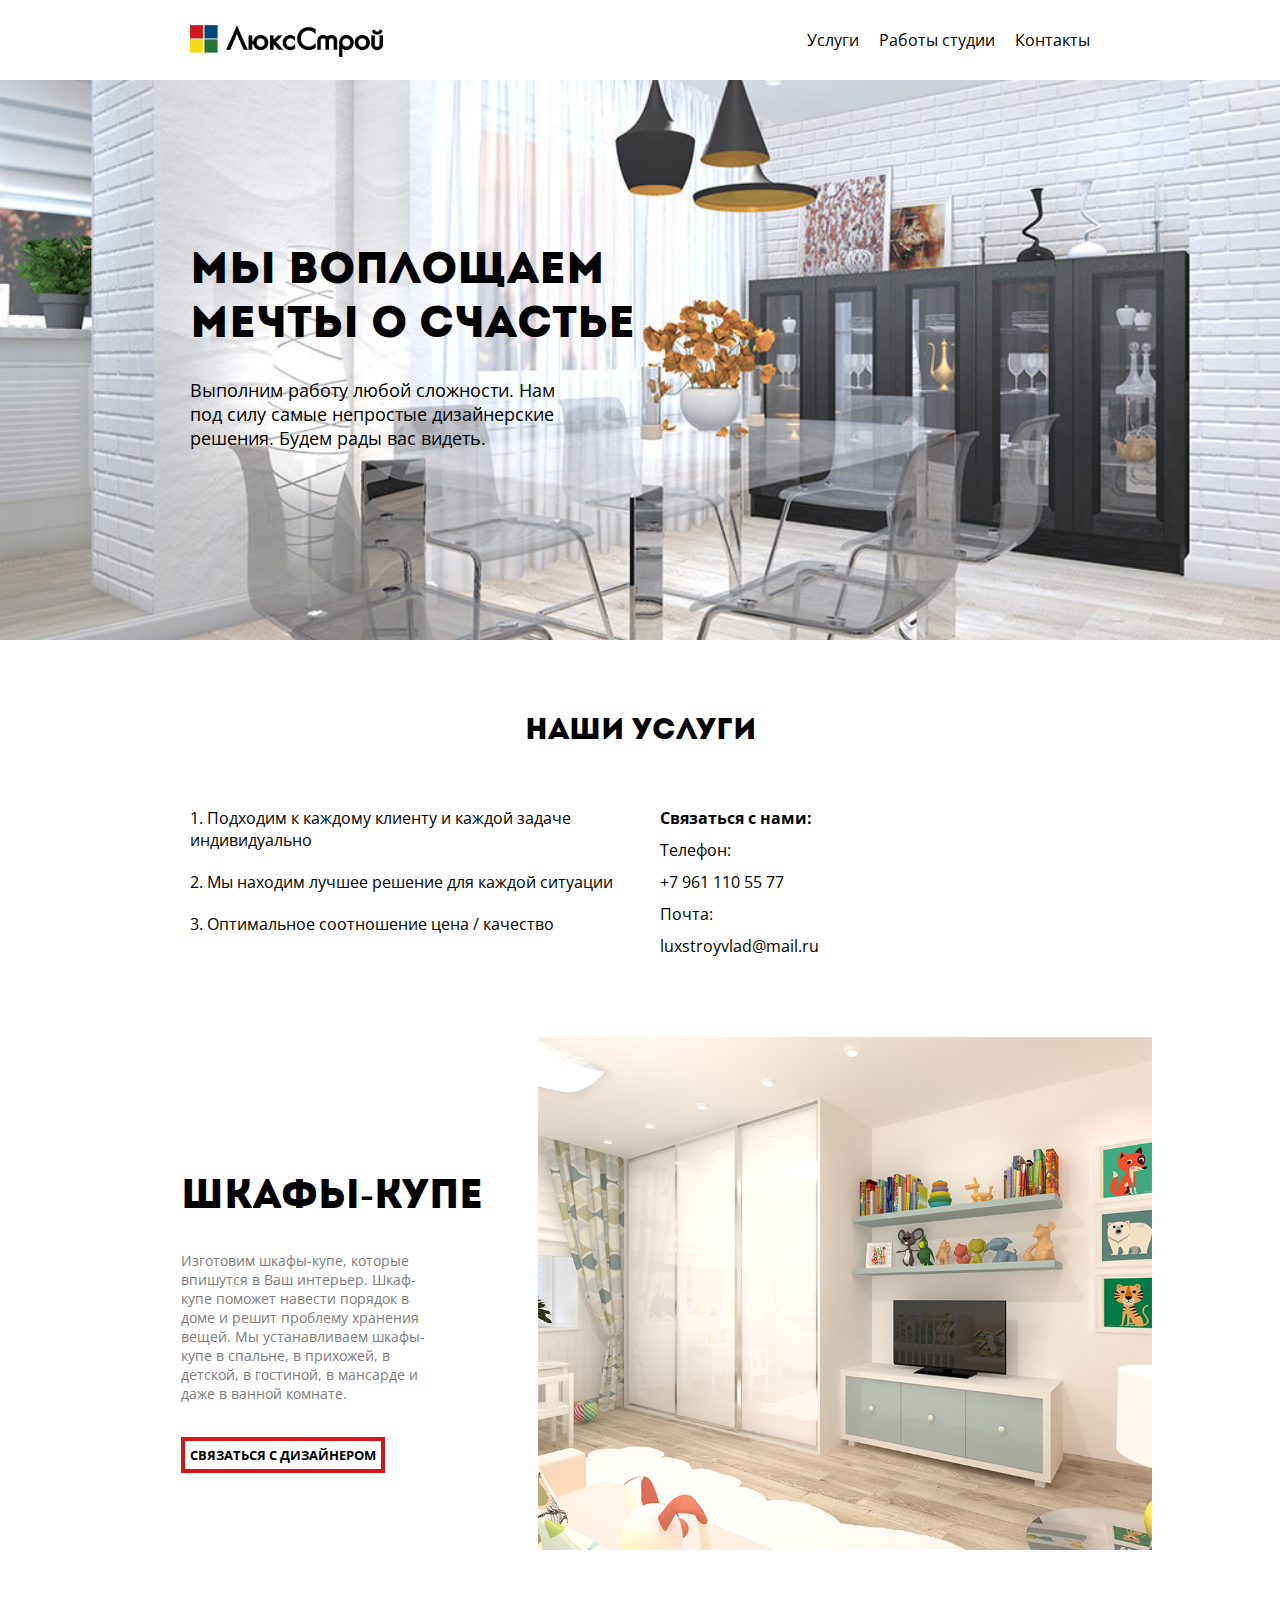
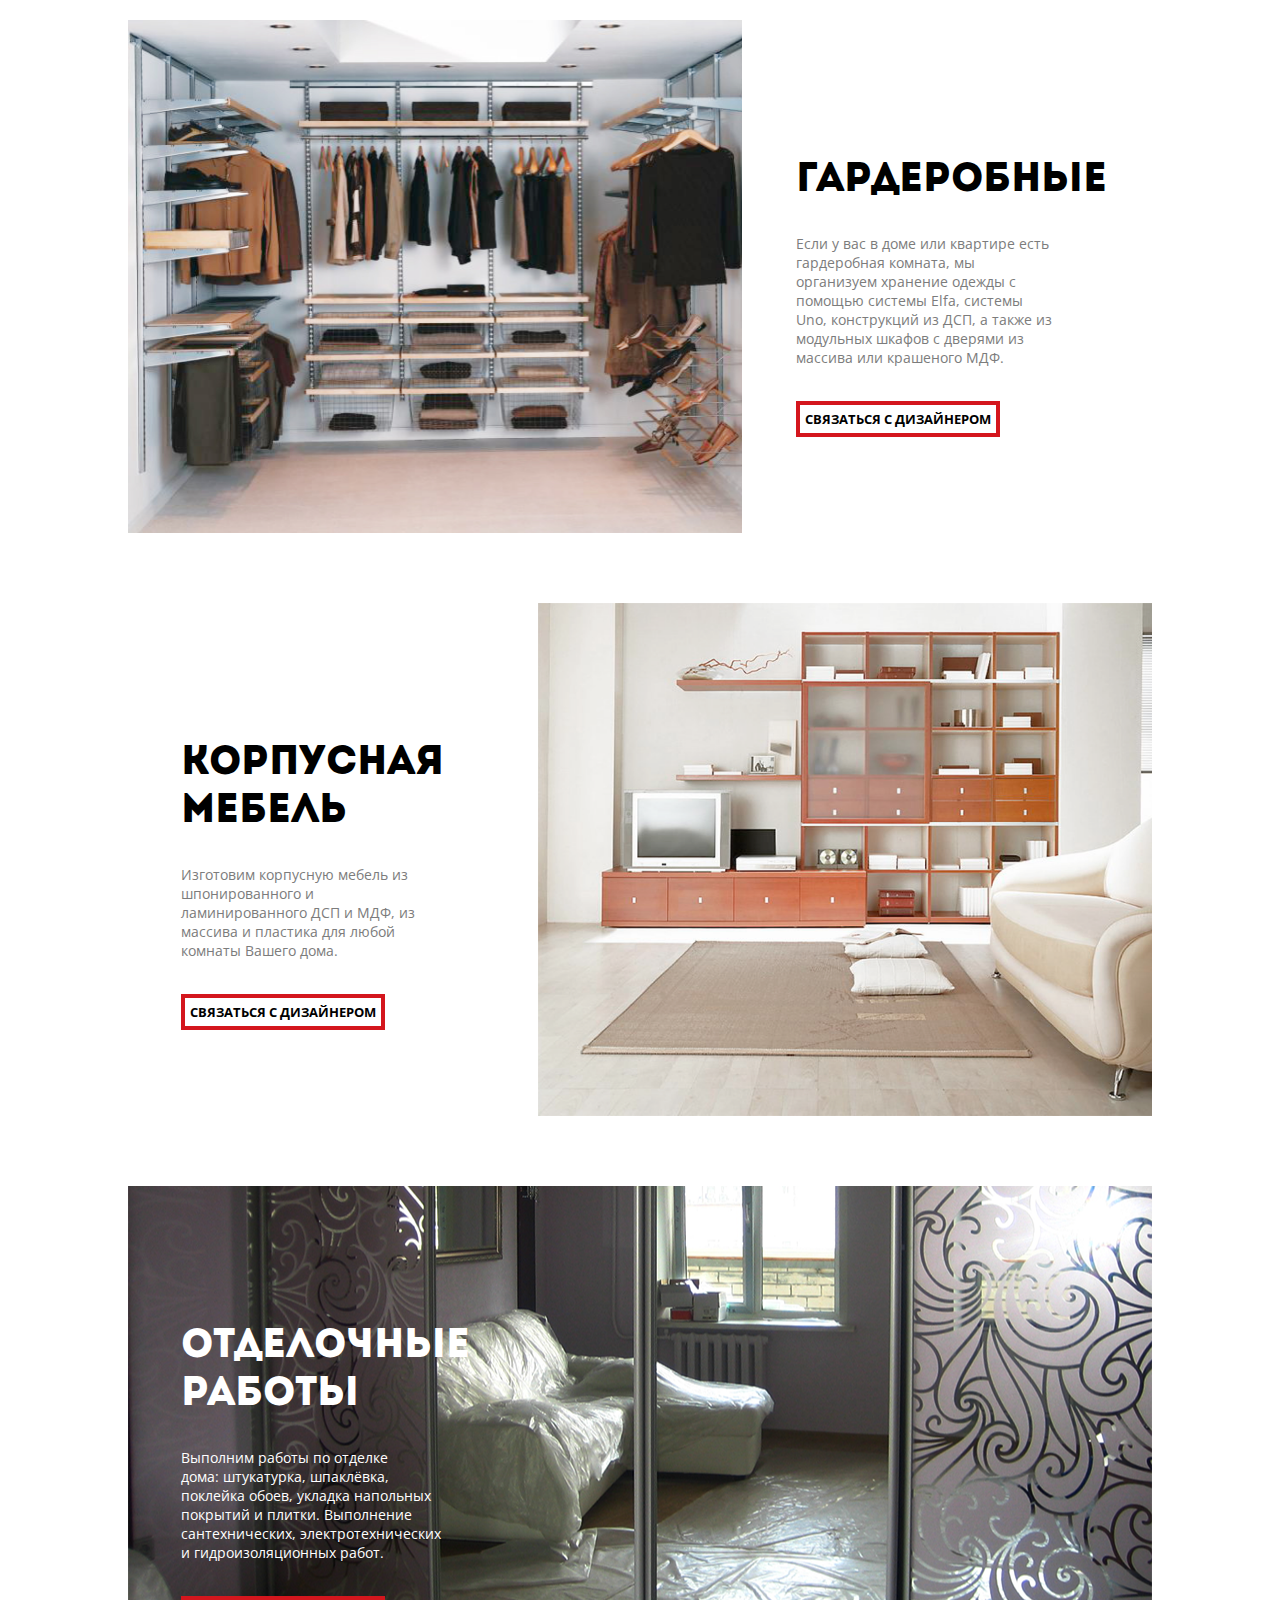
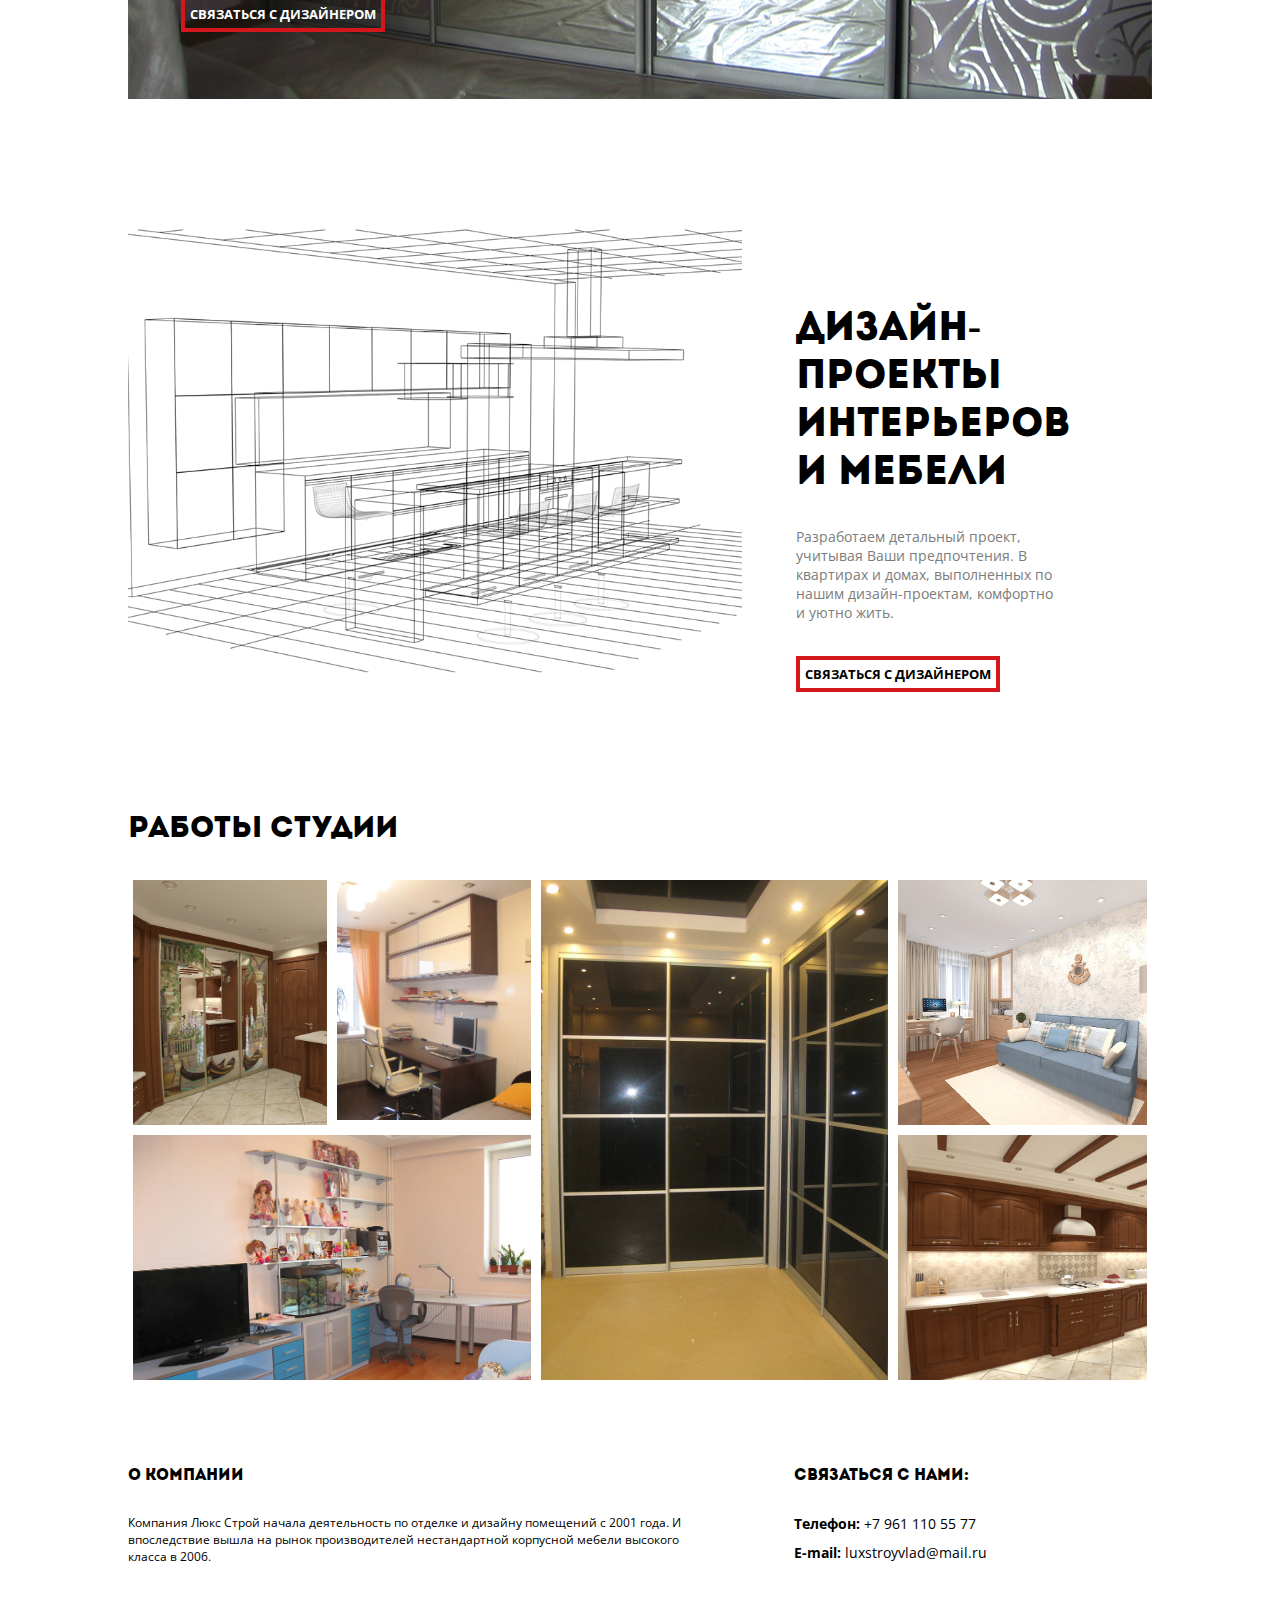
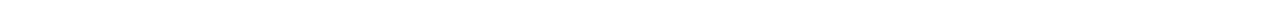
==== index.html @ 068f87a4 "first commit" ====
<!doctype html>
<!--[if lt IE 7]>      <html class="no-js lt-ie9 lt-ie8 lt-ie7" lang=""> <![endif]-->
<!--[if IE 7]>         <html class="no-js lt-ie9 lt-ie8" lang=""> <![endif]-->
<!--[if IE 8]>         <html class="no-js lt-ie9" lang=""> <![endif]-->
<!--[if gt IE 8]><!-->
<html class="no-js" lang="">
<!--<![endif]-->

<head>
	<meta charset="utf-8">
	<meta http-equiv="X-UA-Compatible" content="IE=edge,chrome=1">
	<title>Компания Люкс Строй</title>
	<meta name="description" content="">
	<meta name="viewport" content="width=device-width, initial-scale=1">
	<link rel="apple-touch-icon" href="apple-touch-icon.png">
	<link href='https://fonts.googleapis.com/css?family=Open+Sans:400,700&subset=latin,cyrillic-ext' rel='stylesheet' type='text/css'>
	<link rel="stylesheet" href="css/normalize.css">
	<link rel="stylesheet" href="css/main.css">

</head>

<body>


	<nav>
		<a href="/">
			<div id="logo"></div>
		</a>
		<div class="links">
			<div class="link"><a href="#service">Услуги</a></div>
			<div class="link"><a href="#portfolio">Работы студии</a></div>
			<div class="link"><a href="/contacts.html">Контакты</a></div>
		</div>
	</nav>


	<section class="hero">
		<div class="wrapper">
			<div class="hero_text">
				<div class="hero_h1">
					<h1>Мы воплощаем<br>мечты о счастье</h1></div>
				<div class="hero_description">Выполним работу любой сложности. Нам под силу самые непростые дизайнерские решения. Будем рады вас видеть.</div>
			</div>
		</div>
	</section>
	<a name="service"></a>
	<div class="main-wrapper">
		<section class="services">
			<div class="service-header">
				<h3>Наши услуги</h3></div>
			<div class="service">
				<div class="service-col-l">
					<div class="service_text">
						1. Подходим к каждому клиенту и каждой задаче индивидуально
					</div>
					<div class="service_text">
						2. Мы находим лучшее решение для каждой ситуации
					</div>
					<div class="service_text">
						3. Оптимальное соотношение цена / качество
					</div>
					<!--<div class="service-points">
						<div class="service_count"><div class="count">04</div></div>
						<div class="service_text">Только профессиональный </div>
					</div>	-->

				</div>
				<div class="service-col-r">
					<div class="service-points"><b>Связаться с нами:</b></div>
					<div class="service-points">Телефон:</div>
					<div class="service-points" class="service-points-minus">+7 961 110 55 77</div>
					<div class="service-points">Почта:</div>
					<div class="service-points" class="service-points-minus">luxstroyvlad@mail.ru</div>
				</div>
			</div>
		</section>
		<section class="element">

			<div class="e_text">
				<div class="e_textwrap">
					<div class="e_h2">
						<h2>Шкафы-купe</h2>
					</div>
					<div class="e_description">Изготовим шкафы-купе, которые впишутся в Ваш интерьер. Шкаф-купе поможет навести порядок в доме и решит проблему хранения вещей. Мы устанавливаем шкафы-купе в спальне, в прихожей, в детской, в гостиной, в мансарде и даже в ванной комнате.</div>
					<a class="e_link" href="/contacts.html">Связаться с дизайнером</a>
				</div>
			</div>

			<div class="e_img" id="kupe">
			</div>
		</section>

		<section class="element">

			<div class="e_img" id="garderob">
			</div>

			<div class="e_text">
				<div class="e_textwrap">
					<div class="e_h2">
						<h2>Гардеробные</h2>
					</div>
					<div class="e_description">Если у вас в доме или квартире есть гардеробная комната, мы организуем хранение одежды с помощью системы Elfa, системы Uno, конструкций из ДСП, а также из модульных шкафов с дверями из массива или крашеного МДФ.</div>
					<a class="e_link" href="/contacts.html">Связаться с дизайнером</a>
				</div>
			</div>

		</section>


		<section class="element">

			<div class="e_text">
				<div class="e_textwrap">
					<div class="e_h2">
						<h2>Корпусная мебель</h2>
					</div>
					<div class="e_description">Изготовим корпусную мебель из шпонированного и ламинированного ДСП и МДФ, из массива и пластика для любой комнаты Вашего дома.</div>
					<a class="e_link" href="/contacts.html">Связаться с дизайнером</a>
				</div>
			</div>

			<div class="e_img" id="k_mebel">
			</div>
		</section>

		<section class="element" id="o_rabot">

			<div class="e_text">
				<div class="e_textwrap">
					<div class="e_h2">
						<h2 style="color: white;">Отделочные работы</h2>
					</div>
					<div class="e_description" style="color: white;">Выполним работы по отделке дома: штукатурка, шпаклёвка, поклейка обоев, укладка напольных покрытий и плитки. Выполнение сантехнических, электротехнических и гидроизоляционных работ.</div>
					<a class="e_link" style="color: white;" href="/contacts.html">Связаться с дизайнером</a>
				</div>
			</div>

			<div class="e_img" class="hidden">
			</div>
		</section>

		<section class="element">

			<div class="e_img" id="d_project">
			</div>

			<div class="e_text">
				<div class="e_textwrap">
					<div class="e_h2">
						<h2>Дизайн-проекты Интерьеров и мебели</h2>
					</div>
					<div class="e_description">Разработаем детальный проект, учитывая Ваши предпочтения. В квартирах и домах, выполненных по нашим дизайн-проектам, комфортно и уютно жить.</div>
					<a class="e_link" href="/contacts.html">Связаться с дизайнером</a>
				</div>
			</div>
		</section>
		<a name="portfolio"></a>
		<div class="header_portfolio">
			<h3>Работы студии</h3></div>
		<section id="portfolio">

			<div class="col1">
				<div class="row1">
					<div class="row1-col1" id="p1"></div>
					<div class="row1-col2" id="p2"></div>
				</div>
				<div class="row2" id="p3"></div>

			</div>

			<div class="col2" id="p4">

			</div>
			<div class="col3">
				<div class="row1" id="p5"></div>
				<div class="row2" id="p6"></div>
			</div>

		</section>


		<footer>
			<div class="f_company">
				<div class="f_company_header">O компании</div>
				<div class="f_company_text">Компания Люкс Строй начала деятельность по отделке и дизайну помещений с 2001 года. И впоследствие вышла на рынок производителей нестандартной корпусной мебели высокого класса в 2006.</div>
			</div>

			<div class="f_links">
				<div class="f_company_header">Связаться с нами:</div>
				<div class="f_link"><b>Телефон:</b> +7 961 110 55 77</div>
				<div class="f_link"><b>E-mail:</b> luxstroyvlad@mail.ru</div>
			</div>

		</footer>
	</div>


</body>

</html>
---- css/main.css ----
/*! HTML5 Boilerplate v4.3.0 | MIT License | http://h5bp.com/ */


@font-face {
	font-family: intro; 
	src: url(../fonts/Intro-Bold.eot);
	font-weight: bold;
  }

@font-face {
	font-family: intro; 
	src: url(../Intro-Bold.woff);
	font-weight: bold;
  }

@font-face {
	font-family: intro; 
	src: url(../fonts/Intro-Bold.woff2);
	font-weight: bold;
  }


* {
    border: 0px dashed green;
}
/* ====================
     All screen sizes
   ==================== */

body {
	font-family: 'Open Sans', sans-serif;
}

a {
	text-decoration: none;
	color:black;
}

h1 {
	font-family: intro;
	font-size: 45px;
	color: #000000;
	text-transform: uppercase;
}

h2 {
	font-family: intro;
	font-size: 40px;
	color: #000000;
	text-transform: uppercase;
}

h3 {
	font-family: intro;
	font-size: 30px;
	color: #000000;
	text-transform: uppercase;
}
    
nav {
	height: 80px;
	max-width: 900px;
	margin: 0 auto;
	display:flex;
	align-items: center;
	}

a #logo{
	width:200px;
	height:38px;
}


.links {
	width:100%;
	display:flex;
	padding:0px;
	justify-content: flex-end;
}

.link {
	margin-left: 20px;

}


.main-wrapper {
	width:1024px;
	margin: 0 auto;
}



.hero {
	width: 100%;
	max-width:1440px;
	margin: 0 auto;
	height:560px;
	background-color: #d8d8d8;
	background-image: url(../images/hero.jpg);
	background-size: cover;
	background-repeat: no-repeat;
	background-position: center;
}

.hero_h1 {
	padding-top: 130px;
	font-size: 50px;
text-shadow: 0px 0px 5px 0px rgba(255,255,255,1);
}


.hero_description {
	width: 390px;
	font-size: 18px;
	color: #000000;
	text-shadow: 0px 0px 5px 0px rgba(255,255,255,1);
}

.element {
	width:100%;
	height:auto;
	display:flex;
	margin: 70px 0;
}

.services {
	max-width:900px;
	height:auto;
	margin: 70px auto 0;
}

.service {
	width:100%;
	height:auto;
	display:flex;
}

.service-header {
	width:100%;
	text-align: center;
	margin-bottom: 60px;
}

.service-col-l {
	width:50%;
	margin-right: 20px;
	display:flex;
	flex-direction: column;
}

.service-col-r {
	width:40%;
	margin-right: 20px;
	display:flex;
	flex-direction: column;
}

.service-points {
	margin-bottom: 10px;
	display: flex;
}

.count {
	border: solid 4px #d4161d;
	text-transform: uppercase;
	font-size: 18px;
	font-weight: bold;
	padding: 10px;
	height: 25px;
	width:25px;
	text-align: center;
	vertical-align: middle;
}

.service_text {
	margin-bottom: 20px;
	display: flex;
}

.e_img {
	width: 60%;
	height:513px;
}
	
.e_text {
	width: 40%;
	}

.e_textwrap {
	padding:13%;
	padding-top:100px;
}

.c-white {
	color: white;
}

.e_h2 {
}

.e_description {
	max-width: 260px;
	font-size: 14px;
	color: #7c7c7c;
	margin-bottom: 40px;
}

.e_link {
	border: solid 4px #d4161d;
	text-transform: uppercase;
	font-size: 13px;
	font-weight: bold;
	padding:5px;
	}



.hero_text {
	max-width:900px;
	margin: 0 auto;
}

/* Images */

#kupe {
	background-image: url(../images/kupe.png);
	background-size: cover;
	background-repeat: no-repeat;
}

#garderob {
	background-image: url(../images/gaderob.png);
	background-size: cover;
	background-repeat: no-repeat;
}

#k_mebel {
	background-image: url(../images/k-mebel.png);
	background-size: cover;
	background-repeat: no-repeat;
}

#o_rabot {
	background-image: url(../images/o_rabot.png);
	background-size: cover;
	background-repeat: no-repeat;
	background-position: center;
}

#d_project {
	background-image: url(../images/d-project.png);
	background-size: cover;
	background-repeat: no-repeat;
}

#p1 {
	background-image: url(../images/p1.jpg);
	background-size: cover;
	background-repeat: no-repeat;
	
}

#p2 {
	background-image: url(../images/p2-1.jpg);
	background-size: cover;
	background-repeat: no-repeat;
	
}

#p3 {
	background-image: url(../images/p3.jpg);
	background-size: cover;
	background-repeat: no-repeat;
	
}

#p4 {
	background-image: url(../images/p2-2.jpg);
	background-size: cover;
	background-repeat: no-repeat;
	
}

#p5 {
	background-image: url(../images/p5.jpg);
	background-size: cover;
	background-repeat: no-repeat;
	
}

#p6 {
	background-image: url(../images/p6.jpg);
	background-size: cover;
	background-repeat: no-repeat;
	
}

a #logo {
	background-image: url(../images/logo.png);
	background-size:contain;
	background-repeat: no-repeat;
	
	
}

#logo {
	background-image: url(../images/logo.png);
	background-size:contain;
	background-repeat: no-repeat;
	
	
}

#portfolio {
	display:flex;
	width:100%;
}

.col1 {
	height:500px;
	width:40%;
	margin:5px;
	display: flex;
	flex-direction:column;
}

.col2 {
	height:500px;
	width:35%;
	margin:5px;
}

.col3 {
	height:500px;
	width:25%;
	margin:5px;
	display: flex;
	flex-direction:column;
}

.row1 {
	margin-bottom: 10px;
	width:100%;
	height:50%;
	display:flex
	
}

.row2 {
	width:100%;
	height:50%;
	
}

.row1-col1 {
	width:100%;
	margin-right: 10px;
		
}

.row1-col2 {
	width:100%;
	height:98%;
	
	
}

footer {
	width:100%;
	display:flex;
	height:auto;
	margin: 80px auto 30px;
	
}

.f_company {
	width:55%;
	height:100%;
	padding-right:10%;

	}

.f_links {
	width:30%;
	height:100%;
	display:flex;
	flex-direction: column;
	}

.f_link {
	margin-bottom:10px;
	font-size: 14px;
}

.service-points-minus {
	margin-bottom: 20px;
}


.f_company_header {
	font-family: intro;
	font-size: 16px;
	color: #000000;
	text-transform: uppercase;
	margin-bottom:30px;
}

.f_company_text {
	font-size:12px;
}


@media only screen and (max-width: 1024px) {
	
	nav {
	width: 100%;
		margin: 0 auto;
	}
	
	.hero_text {
		width:100%;
		margin: 0 auto;
	}
	
	.main-wrapper {
		width:100%;
		
	}
	
	.e_textwrap {
		padding-left: 10%;
	}
	


@media only screen and (max-width: 900px) {
	
	nav {
	width: 90%;
		margin: 0 auto;
	}
	
	.hero_text {
		width:90%;
		margin: 0 auto;
	}
	
	.main-wrapper {
		width:95%;
		
	}
	
	.e_textwrap {
		padding-left: 10%;
	}
	
	
	h1 {
	font-size: 35px;
	}

h2 {
	font-size: 30px;
	}

}

@media only screen and (max-width: 700px) {
	
	
	nav {
	width: 95%;
		margin: 0 auto;
	}
	
	.hero_text {
		width:95%;
		margin: 0 auto;
	}
	
	.main-wrapper {
		width:95%;
		
	}
	.element {
		display:flex;
		flex-direction: column;
		height:auto;
		margin-top: 30px;
		margin-bottom: 30px;
	}
	
	.hero_description {
		width:100%;
	}
	
	.e_text {
		width:100%;
		order:2;
	}
	.e_img {
	width:100%;
		order:-1;
		height:320px;
	}
	
	.e_textwrap {
		padding-top: 0px;
	}
	
	a #logo {
		width:100px;
		height:28px;
	}
	
	.link {
		margin-left: 10px;
		font-size:13px;

	}
	
	footer {
		display:block;
		width: 95%;
		margin: 0 auto;
		margin-top:40px;
	}
	
	.f_company {
	width:100%;
		margin-bottom:40px;
	
	}

	.f_links {
	width:100%;
	}
	
	.f_link {
		padding: 0;
	}
	
	#portfolio {
	width:95%;
		display: flex;
	flex-direction:column;
}
	

.col1 {
	height:auto;
	width:100%;
	display: flex;
	flex-direction:column;
}

.col2 {
	height:300px;
	width:100%;
}

.col3 {
	height:auto;
	width:100%;
	margin:5px;
	display: flex;
	flex-direction:column;
}

.row1 {
	height:auto;
	width:100%;
	display: flex;
	flex-direction:column;
	
}

.row2 {
	width:100%;
	height:300px;
	
}

.row1-col1 {
	width:100%;
	height:300px;
	margin-bottom:10px;
	
}

.row1-col2 {
	width:100%;
	height:400px;
	
}
	
	.services {
		width:95%;
		margin: 0 auto;
		display: flex;
		flex-direction: column;
	}
	
	.service-header {
		margin-bottom:0px;
	}
	
	.service {
		width:100%;
		display: flex;
		flex-direction: column;
	}
	
	.service-col-l {
	width:100%;
}

.service-col-r {
	width:100%;
	}
	
	.service_count {
	font-size: 15px;
	font-weight: bold;
	padding-left:10px;
	padding-right:10px;
	height:25px;
	text-align: center;
	vertical-align: middle;	
	}
	
}
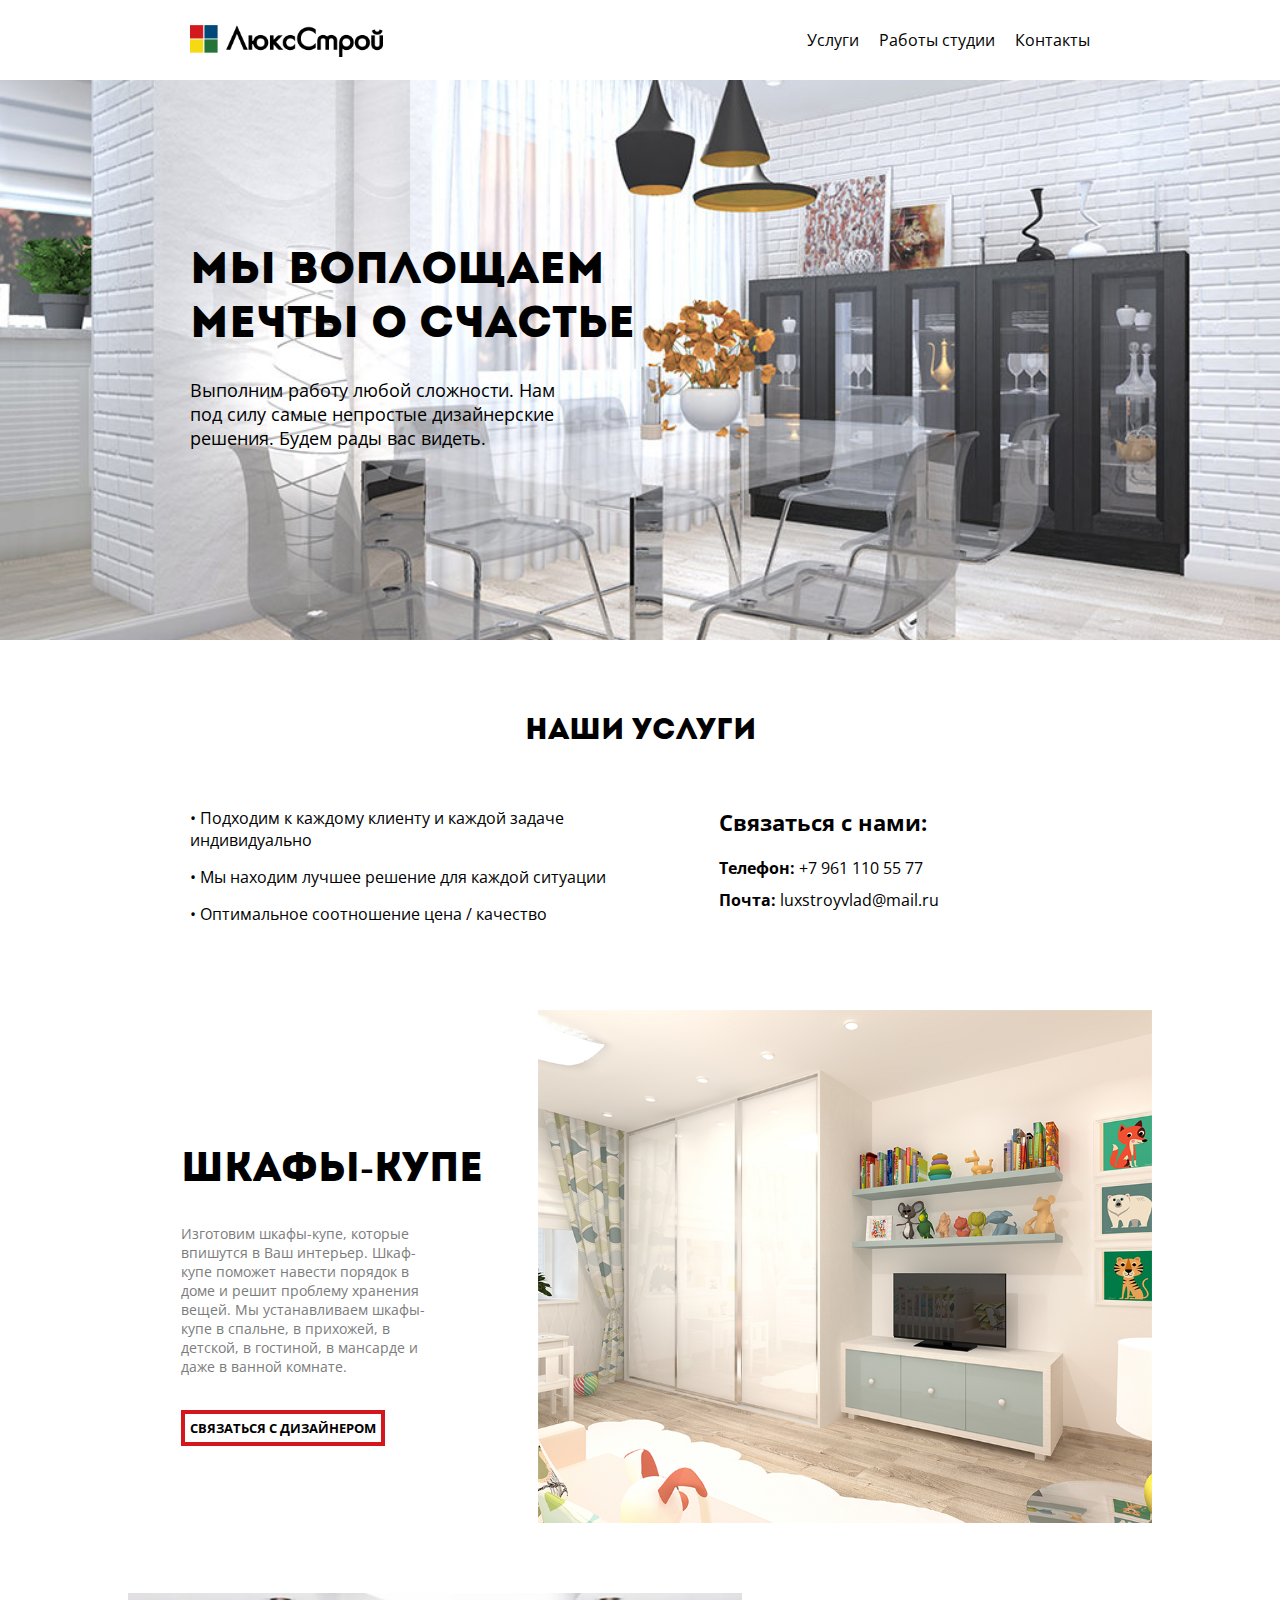
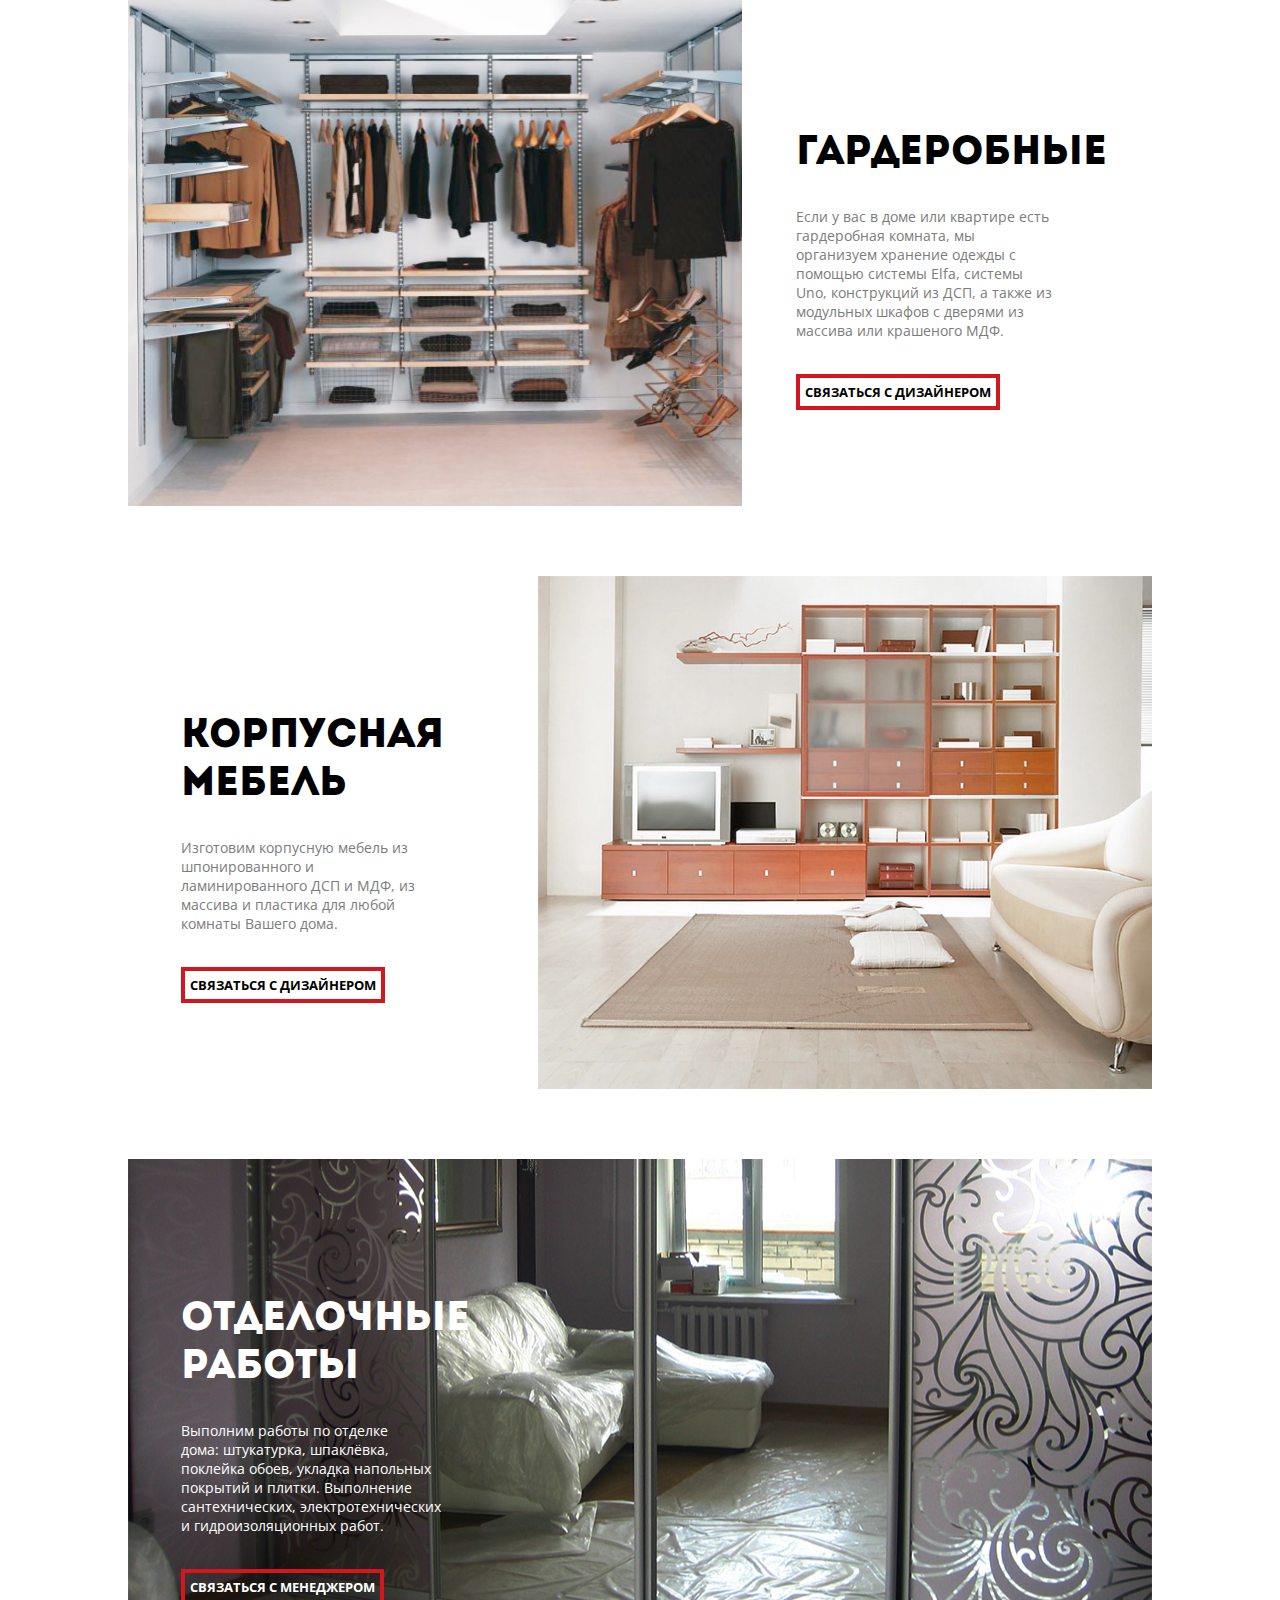
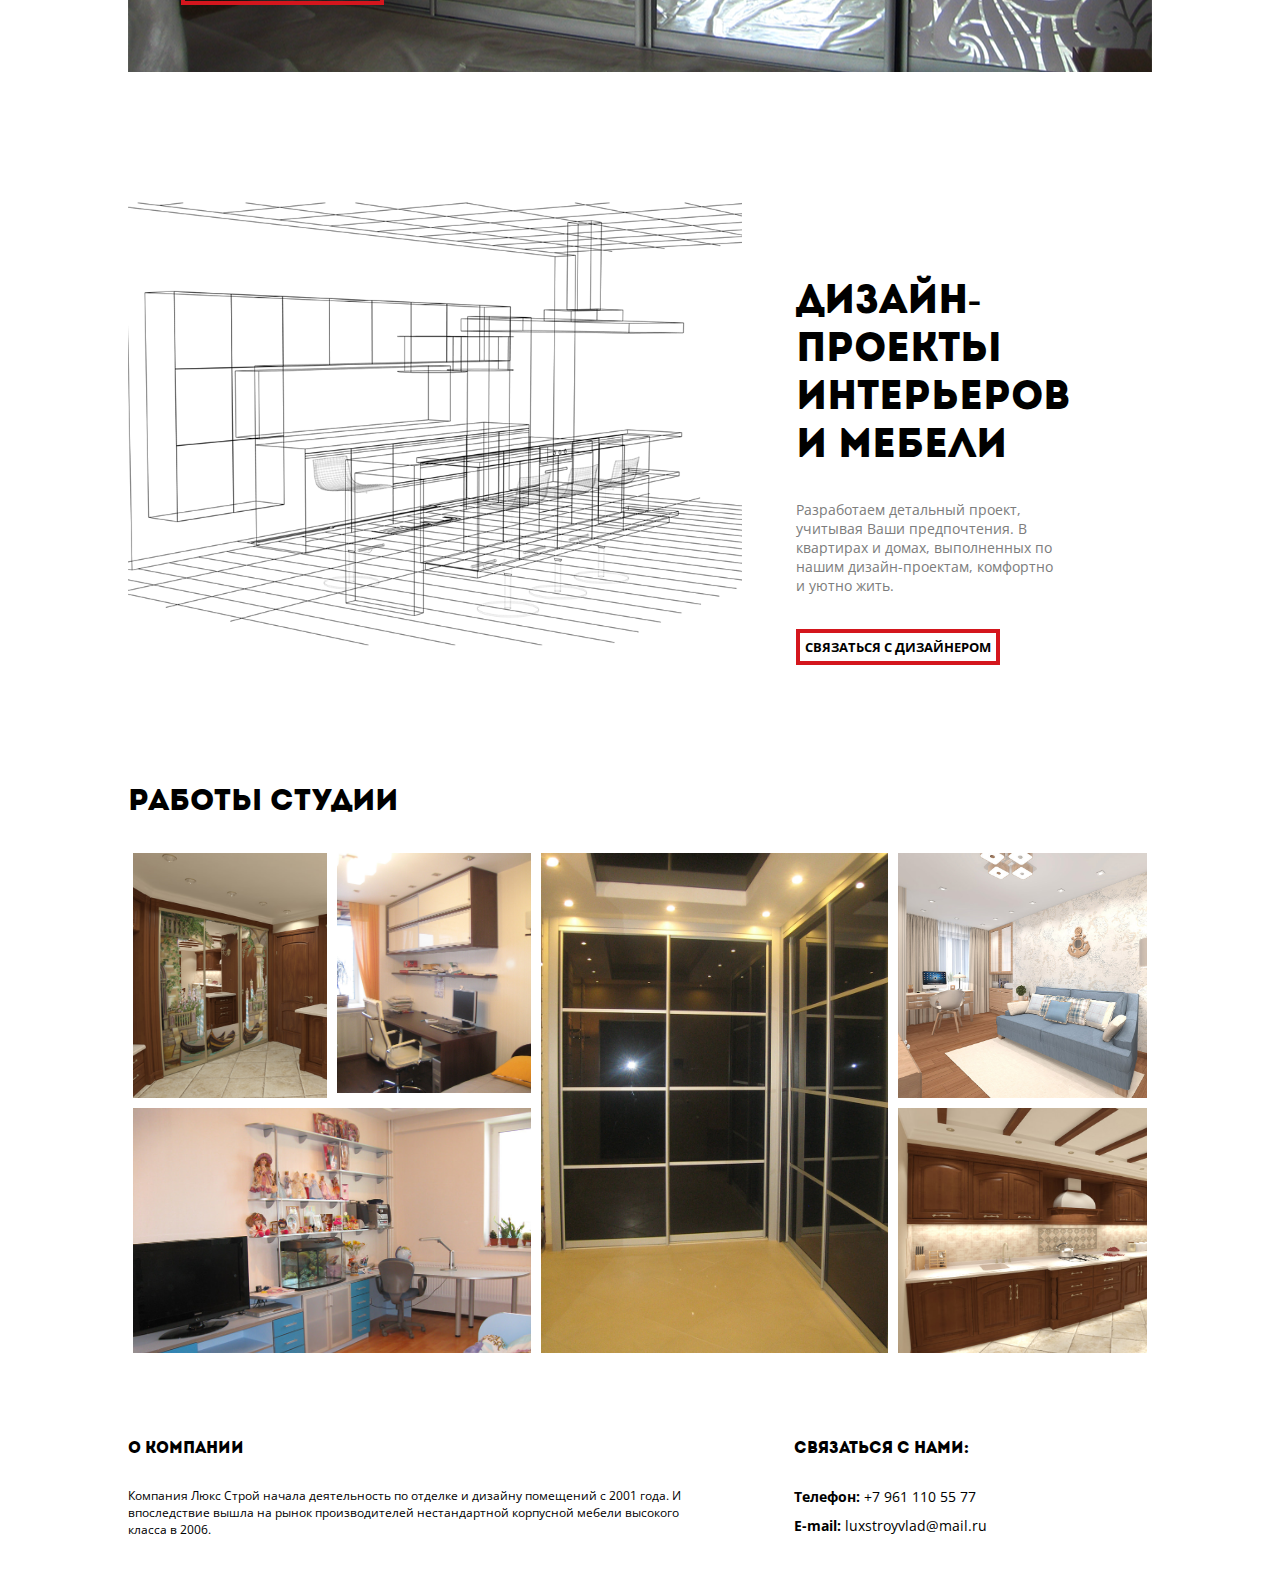
==== commit 2448ada1: "final commit" ====
--- a/index.html
+++ b/index.html
@@ -51,13 +51,13 @@
 			<div class="service">
 				<div class="service-col-l">
 					<div class="service_text">
-						1. Подходим к каждому клиенту и каждой задаче индивидуально
+						• Подходим к каждому клиенту и каждой задаче индивидуально
 					</div>
 					<div class="service_text">
-						2. Мы находим лучшее решение для каждой ситуации
+						• Мы находим лучшее решение для каждой ситуации
 					</div>
 					<div class="service_text">
-						3. Оптимальное соотношение цена / качество
+						• Оптимальное соотношение цена / качество
 					</div>
 					<!--<div class="service-points">
 						<div class="service_count"><div class="count">04</div></div>
@@ -66,11 +66,9 @@
 
 				</div>
 				<div class="service-col-r">
-					<div class="service-points"><b>Связаться с нами:</b></div>
-					<div class="service-points">Телефон:</div>
-					<div class="service-points" class="service-points-minus">+7 961 110 55 77</div>
-					<div class="service-points">Почта:</div>
-					<div class="service-points" class="service-points-minus">luxstroyvlad@mail.ru</div>
+					<div class="service-points-header">Связаться с нами:</div>
+					<div class="service-points" class="service-points-minus"><b>Телефон:</b>&nbsp;+7 961 110 55 77</div>
+					<div class="service-points" class="service-points-minus"><b>Почта:</b>&nbsp;luxstroyvlad@mail.ru</div>
 				</div>
 			</div>
 		</section>
@@ -132,7 +130,7 @@
 						<h2 style="color: white;">Отделочные работы</h2>
 					</div>
 					<div class="e_description" style="color: white;">Выполним работы по отделке дома: штукатурка, шпаклёвка, поклейка обоев, укладка напольных покрытий и плитки. Выполнение сантехнических, электротехнических и гидроизоляционных работ.</div>
-					<a class="e_link" style="color: white;" href="/contacts.html">Связаться с дизайнером</a>
+					<a class="e_link" style="color: white;" href="/contacts.html">Связаться с менеджером</a>
 				</div>
 			</div>
 
--- a/css/main.css
+++ b/css/main.css
@@ -53,6 +53,13 @@
 h3 {
 	font-family: intro;
 	font-size: 30px;
+	color: #000000;
+	text-transform: uppercase;
+}
+
+h4 {
+	font-family: intro;
+	font-size: 22px;
 	color: #000000;
 	text-transform: uppercase;
 }
@@ -144,7 +151,7 @@
 
 .service-col-l {
 	width:50%;
-	margin-right: 20px;
+	margin-right: 10%;
 	display:flex;
 	flex-direction: column;
 }
@@ -159,6 +166,12 @@
 .service-points {
 	margin-bottom: 10px;
 	display: flex;
+}
+
+.service-points-header {
+	font-size:22px;
+	font-weight: bold;
+	margin-bottom: 20px;
 }
 
 .count {
@@ -174,7 +187,7 @@
 }
 
 .service_text {
-	margin-bottom: 20px;
+	margin-bottom: 15px;
 	display: flex;
 }
 
@@ -219,6 +232,19 @@
 .hero_text {
 	max-width:900px;
 	margin: 0 auto;
+}
+
+.c_textwrap {
+	
+	padding-right:13%;
+	padding-top:0px;
+}
+
+.c_description {
+	font-size: 17px;
+	color: #1c1c1c;
+	margin-bottom: 40px;
+	margin-top: -10px;
 }
 
 /* Images */
